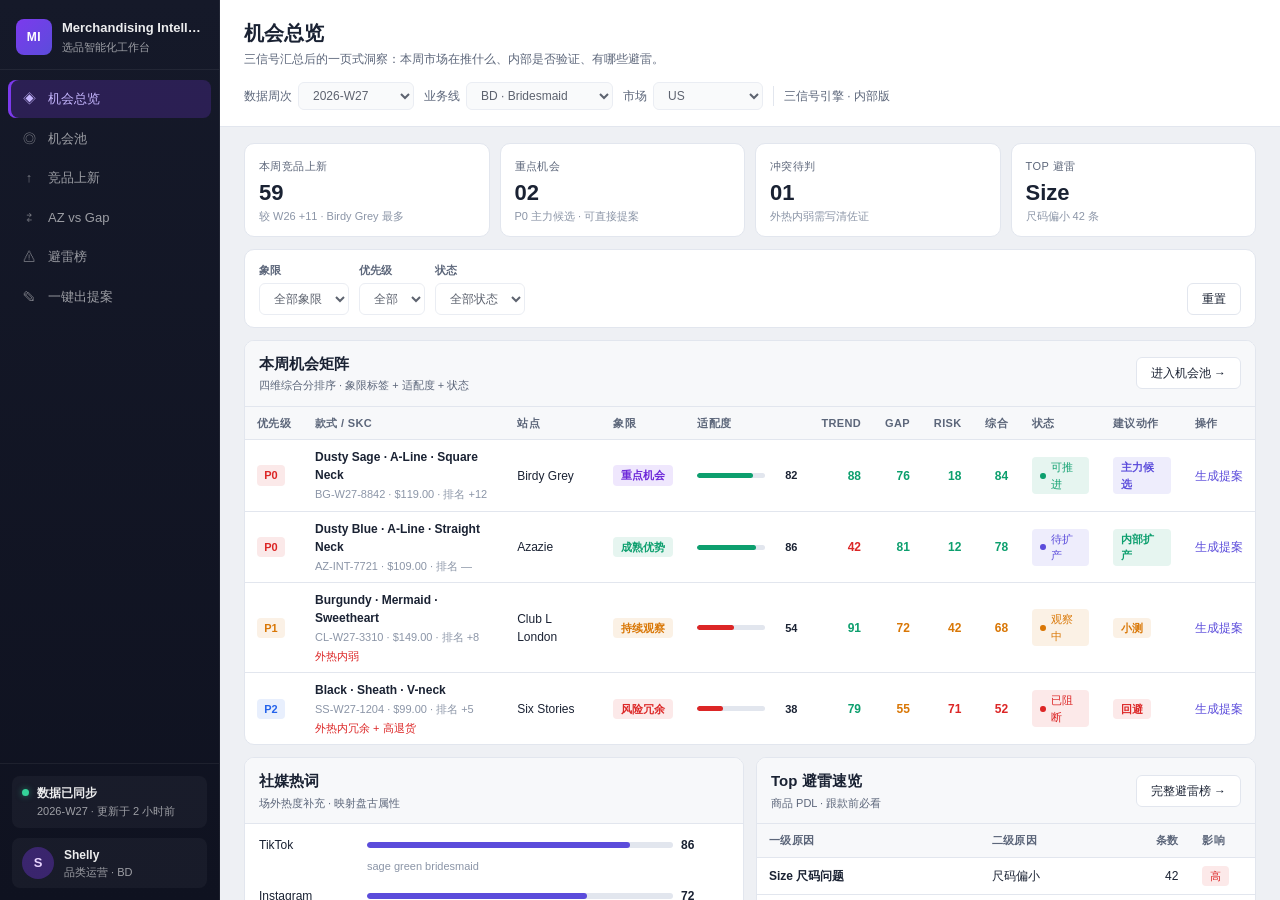
==== 选品工作台/index.html @ 0c0c3a7c "Initial commit: Azazie AT intelligent selection workspace Include AT MVP demo workbench, PRD/PLAN do" ====
<!DOCTYPE html>
<html lang="zh-CN">
  <head>
    <meta charset="UTF-8" />
    <meta name="viewport" content="width=device-width, initial-scale=1.0" />
    <title>选品智能化工作台 · Merchandising Intelligence</title>
    <link rel="stylesheet" href="./styles.css" />
  </head>
  <body>
    <div class="app-shell">
      <aside class="sidebar">
        <div class="brand">
          <div class="brand-mark">MI</div>
          <div class="brand-copy">
            <strong>Merchandising Intelligence</strong>
            <span>选品智能化工作台</span>
          </div>
        </div>

        <nav class="sidenav">
          <button class="sidenav-link is-active" data-route="overview">
            <span class="sidenav-icon" aria-hidden="true">◈</span>
            <span class="sidenav-label">机会总览</span>
          </button>
          <button class="sidenav-link" data-route="pool">
            <span class="sidenav-icon" aria-hidden="true">◎</span>
            <span class="sidenav-label">机会池</span>
          </button>
          <button class="sidenav-link" data-route="new-arrivals">
            <span class="sidenav-icon" aria-hidden="true">↑</span>
            <span class="sidenav-label">竞品上新</span>
          </button>
          <button class="sidenav-link" data-route="gap">
            <span class="sidenav-icon" aria-hidden="true">⇄</span>
            <span class="sidenav-label">AZ vs Gap</span>
          </button>
          <button class="sidenav-link" data-route="risk">
            <span class="sidenav-icon" aria-hidden="true">⚠</span>
            <span class="sidenav-label">避雷榜</span>
          </button>
          <button class="sidenav-link" data-route="draft">
            <span class="sidenav-icon" aria-hidden="true">✎</span>
            <span class="sidenav-label">一键出提案</span>
          </button>
        </nav>

        <footer class="sidebar-footer">
          <div class="sync-status">
            <span class="sync-dot"></span>
            <div class="sync-status__copy">
              <strong>数据已同步</strong>
              <span>2026-W27 · 更新于 2 小时前</span>
            </div>
          </div>
          <div class="sidebar-user">
            <div class="sidebar-user__avatar">S</div>
            <div class="sidebar-user__meta">
              <strong>Shelly</strong>
              <span>品类运营 · BD</span>
            </div>
          </div>
        </footer>
      </aside>

      <div class="main-shell">
        <header class="page-header">
          <div class="page-header__copy">
            <h1 id="page-title">机会总览</h1>
            <p id="page-description">
              三信号汇总后的一页式洞察：本周市场在推什么、内部是否验证、有哪些避雷。
            </p>
          </div>
          <div id="global-filters" class="global-filters"></div>
        </header>

        <main class="workspace">
          <section id="app"></section>
        </main>
      </div>
    </div>

    <script src="./app.js"></script>
  </body>
</html>
---- 选品工作台/styles.css ----
:root {
  --sidebar-bg: #151929;
  --sidebar-bg-deep: #0f1220;
  --sidebar-border: rgba(255, 255, 255, 0.06);
  --sidebar-text: rgba(255, 255, 255, 0.58);
  --sidebar-text-strong: rgba(255, 255, 255, 0.92);
  --sidebar-active: #7c3aed;
  --sidebar-active-bg: rgba(124, 58, 237, 0.22);
  --sidebar-hover: rgba(255, 255, 255, 0.06);

  --main-bg: #eef0f4;
  --surface: #ffffff;
  --surface-muted: #f7f8fa;
  --border: #e2e6ee;
  --border-strong: #cdd3df;

  --text: #1a2233;
  --text-soft: #5c667a;
  --text-faint: #8b95a7;

  --primary: #5b4cdb;
  --primary-hover: #4a3bc7;
  --primary-soft: rgba(91, 76, 219, 0.1);

  --success: #0d9f6e;
  --success-soft: rgba(13, 159, 110, 0.1);
  --warning: #d97706;
  --warning-soft: rgba(217, 119, 6, 0.1);
  --danger: #dc2626;
  --danger-soft: rgba(220, 38, 38, 0.1);
  --info: #2563eb;
  --info-soft: rgba(37, 99, 235, 0.1);

  --radius-sm: 6px;
  --radius-md: 8px;
  --radius-lg: 10px;

  --font-sans: "Segoe UI", "PingFang SC", "Hiragino Sans GB", "Microsoft YaHei", sans-serif;
  --text-xs: 11px;
  --text-sm: 12px;
  --text-base: 13px;
  --text-lg: 15px;
  --text-xl: 20px;
}

* {
  box-sizing: border-box;
}

html,
body {
  margin: 0;
  height: 100%;
  font-family: var(--font-sans);
  font-size: var(--text-base);
  line-height: 1.5;
  color: var(--text);
  background: var(--main-bg);
  -webkit-font-smoothing: antialiased;
}

button,
input,
select,
textarea {
  font: inherit;
}

button {
  cursor: pointer;
}

body {
  min-height: 100vh;
  overflow: hidden;
}

/* --- App shell --- */

.app-shell {
  display: grid;
  grid-template-columns: 220px 1fr;
  height: 100vh;
  overflow: hidden;
}

/* --- Dark sidebar --- */

.sidebar {
  display: grid;
  grid-template-rows: auto 1fr auto;
  min-height: 0;
  background: linear-gradient(180deg, var(--sidebar-bg) 0%, var(--sidebar-bg-deep) 100%);
  border-right: 1px solid var(--sidebar-border);
}

.brand {
  display: flex;
  align-items: center;
  gap: 10px;
  padding: 18px 16px 14px;
  border-bottom: 1px solid var(--sidebar-border);
}

.brand-mark {
  width: 36px;
  height: 36px;
  display: grid;
  place-items: center;
  border-radius: var(--radius-md);
  background: linear-gradient(135deg, #7c3aed, #5b4cdb);
  color: #fff;
  font-size: 12px;
  font-weight: 700;
  letter-spacing: 0.04em;
  flex-shrink: 0;
}

.brand-copy {
  display: grid;
  gap: 1px;
  min-width: 0;
}

.brand-copy strong {
  font-size: 13px;
  color: var(--sidebar-text-strong);
  white-space: nowrap;
  overflow: hidden;
  text-overflow: ellipsis;
}

.brand-copy span {
  font-size: var(--text-xs);
  color: var(--sidebar-text);
}

.sidenav {
  display: grid;
  align-content: start;
  gap: 2px;
  padding: 10px 8px;
  overflow-y: auto;
}

.sidenav-link {
  display: flex;
  align-items: center;
  gap: 10px;
  width: 100%;
  padding: 9px 12px;
  border: 0;
  border-radius: var(--radius-md);
  background: transparent;
  color: var(--sidebar-text);
  text-align: left;
  transition: background 140ms ease, color 140ms ease;
}

.sidenav-link:hover {
  background: var(--sidebar-hover);
  color: var(--sidebar-text-strong);
}

.sidenav-link.is-active {
  background: var(--sidebar-active-bg);
  color: #c4b5fd;
  box-shadow: inset 3px 0 0 var(--sidebar-active);
}

.sidenav-icon {
  width: 18px;
  font-size: 13px;
  text-align: center;
  opacity: 0.75;
  flex-shrink: 0;
}

.sidenav-link.is-active .sidenav-icon {
  opacity: 1;
}

.sidenav-label {
  font-size: var(--text-base);
  font-weight: 500;
}

.sidebar-footer {
  padding: 12px;
  border-top: 1px solid var(--sidebar-border);
  display: grid;
  gap: 10px;
}

.sync-status {
  display: flex;
  align-items: flex-start;
  gap: 8px;
  padding: 8px 10px;
  border-radius: var(--radius-md);
  background: rgba(255, 255, 255, 0.04);
}

.sync-dot {
  width: 7px;
  height: 7px;
  margin-top: 5px;
  border-radius: 50%;
  background: #34d399;
  box-shadow: 0 0 6px rgba(52, 211, 153, 0.5);
  flex-shrink: 0;
}

.sync-status__copy {
  display: grid;
  gap: 1px;
}

.sync-status__copy strong {
  font-size: var(--text-sm);
  color: var(--sidebar-text-strong);
}

.sync-status__copy span {
  font-size: var(--text-xs);
  color: var(--sidebar-text);
}

.sidebar-user {
  display: flex;
  align-items: center;
  gap: 10px;
  padding: 8px 10px;
  border-radius: var(--radius-md);
  background: rgba(255, 255, 255, 0.04);
}

.sidebar-user__avatar {
  width: 32px;
  height: 32px;
  display: grid;
  place-items: center;
  border-radius: 50%;
  background: rgba(124, 58, 237, 0.35);
  color: #e9d5ff;
  font-size: 13px;
  font-weight: 700;
  flex-shrink: 0;
}

.sidebar-user__meta {
  display: grid;
  gap: 0;
  min-width: 0;
}

.sidebar-user__meta strong {
  font-size: var(--text-sm);
  color: var(--sidebar-text-strong);
}

.sidebar-user__meta span {
  font-size: var(--text-xs);
  color: var(--sidebar-text);
}

/* --- Main shell --- */

.main-shell {
  display: grid;
  grid-template-rows: auto 1fr;
  min-width: 0;
  min-height: 0;
  overflow: hidden;
}

.page-header {
  display: grid;
  gap: 14px;
  padding: 20px 24px 16px;
  background: var(--surface);
  border-bottom: 1px solid var(--border);
}

.page-header__copy h1 {
  margin: 0;
  font-size: var(--text-xl);
  font-weight: 600;
  line-height: 1.3;
  color: var(--text);
}

.page-header__copy p {
  margin: 4px 0 0;
  font-size: var(--text-sm);
  color: var(--text-soft);
  max-width: 720px;
}

.global-filters {
  display: flex;
  flex-wrap: wrap;
  align-items: center;
  gap: 10px;
}

.global-filter {
  display: flex;
  align-items: center;
  gap: 6px;
}

.global-filter label {
  font-size: var(--text-sm);
  color: var(--text-soft);
  white-space: nowrap;
}

.global-filter select {
  min-width: 110px;
  padding: 5px 28px 5px 10px;
  border: 1px solid var(--border);
  border-radius: var(--radius-sm);
  background: var(--surface-muted);
  color: var(--text);
  font-size: var(--text-sm);
  outline: none;
}

.global-filter select:focus {
  border-color: var(--primary);
  box-shadow: 0 0 0 2px var(--primary-soft);
}

.global-filter__divider {
  width: 1px;
  height: 20px;
  background: var(--border);
}

.workspace {
  padding: 16px 24px 24px;
  min-height: 0;
  overflow-y: auto;
  background: var(--main-bg);
}

/* --- Page layout --- */

.page {
  display: grid;
  gap: 12px;
  animation: fade-in 200ms ease;
}

@keyframes fade-in {
  from { opacity: 0; }
  to { opacity: 1; }
}

.muted {
  color: var(--text-soft);
  font-size: var(--text-sm);
}

.table-sub {
  display: block;
  font-size: var(--text-xs);
  color: var(--text-faint);
  margin-top: 2px;
}

/* --- KPI strip --- */

.kpi-strip {
  display: grid;
  grid-template-columns: repeat(4, minmax(0, 1fr));
  gap: 10px;
}

.kpi-card {
  padding: 12px 14px;
  background: var(--surface);
  border: 1px solid var(--border);
  border-radius: var(--radius-lg);
}

.kpi-card__label {
  font-size: var(--text-xs);
  color: var(--text-soft);
  text-transform: uppercase;
  letter-spacing: 0.04em;
}

.kpi-card__value {
  display: block;
  margin-top: 4px;
  font-size: 22px;
  font-weight: 700;
  line-height: 1.2;
  color: var(--text);
}

.kpi-card__hint {
  display: block;
  margin-top: 2px;
  font-size: var(--text-xs);
  color: var(--text-faint);
}

/* --- Filter card --- */

.filter-card {
  padding: 12px 14px;
  background: var(--surface);
  border: 1px solid var(--border);
  border-radius: var(--radius-lg);
}

.filter-card__row {
  display: flex;
  flex-wrap: wrap;
  align-items: flex-end;
  gap: 10px;
}

.field {
  display: grid;
  gap: 4px;
}

.field label {
  font-size: var(--text-xs);
  font-weight: 600;
  color: var(--text-soft);
}

.field input,
.field select {
  min-height: 32px;
  padding: 5px 10px;
  border: 1px solid var(--border);
  border-radius: var(--radius-sm);
  background: var(--surface);
  color: var(--text);
  font-size: var(--text-sm);
  outline: none;
}

.field input:focus,
.field select:focus {
  border-color: var(--primary);
  box-shadow: 0 0 0 2px var(--primary-soft);
}

.field--search {
  flex: 1;
  min-width: 200px;
}

.field--search input {
  width: 100%;
  padding-left: 30px;
  background-image: url("data:image/svg+xml,%3Csvg xmlns='http://www.w3.org/2000/svg' width='14' height='14' fill='%238b95a7' viewBox='0 0 16 16'%3E%3Cpath d='M11.742 10.344a6.5 6.5 0 1 0-1.397 1.398h-.001l3.85 3.85a1 1 0 0 0 1.415-1.414l-3.85-3.85zm-5.242 1.156a5 5 0 1 1 0-10 5 5 0 0 1 0 10z'/%3E%3C/svg%3E");
  background-repeat: no-repeat;
  background-position: 10px center;
}

.filter-card__actions {
  display: flex;
  gap: 8px;
  margin-left: auto;
}

/* --- Buttons --- */

.btn {
  display: inline-flex;
  align-items: center;
  justify-content: center;
  gap: 6px;
  min-height: 32px;
  padding: 0 14px;
  border-radius: var(--radius-sm);
  border: 1px solid transparent;
  font-size: var(--text-sm);
  font-weight: 500;
  transition: background 140ms ease, border-color 140ms ease;
}

.btn--primary {
  background: var(--primary);
  color: #fff;
  border-color: var(--primary);
}

.btn--primary:hover {
  background: var(--primary-hover);
}

.btn--ghost {
  background: var(--surface);
  border-color: var(--border);
  color: var(--text);
}

.btn--ghost:hover {
  background: var(--surface-muted);
}

.btn--danger {
  background: var(--danger-soft);
  border-color: rgba(220, 38, 38, 0.2);
  color: var(--danger);
}

.text-btn,
.table-link {
  border: 0;
  background: transparent;
  padding: 0;
  color: var(--primary);
  font-size: var(--text-sm);
  font-weight: 500;
  cursor: pointer;
}

.text-btn:hover,
.table-link:hover {
  text-decoration: underline;
}

/* --- Data panel / table --- */

.data-panel {
  background: var(--surface);
  border: 1px solid var(--border);
  border-radius: var(--radius-lg);
  overflow: hidden;
}

.data-panel__header {
  display: flex;
  justify-content: space-between;
  align-items: center;
  gap: 12px;
  padding: 12px 14px;
  border-bottom: 1px solid var(--border);
  background: var(--surface-muted);
}

.data-panel__header h3 {
  margin: 0;
  font-size: var(--text-lg);
  font-weight: 600;
}

.data-panel__header p {
  margin: 2px 0 0;
  font-size: var(--text-xs);
  color: var(--text-soft);
}

.data-panel__meta {
  font-size: var(--text-xs);
  color: var(--text-faint);
}

.table-wrap {
  overflow-x: auto;
}

table.data-table {
  width: 100%;
  border-collapse: collapse;
  font-size: var(--text-sm);
}

.data-table th,
.data-table td {
  padding: 8px 12px;
  text-align: left;
  border-bottom: 1px solid var(--border);
  vertical-align: middle;
}

.data-table th {
  background: var(--surface-muted);
  font-size: var(--text-xs);
  font-weight: 600;
  color: var(--text-soft);
  text-transform: uppercase;
  letter-spacing: 0.03em;
  white-space: nowrap;
}

.data-table tbody tr:hover {
  background: rgba(91, 76, 219, 0.03);
}

.data-table tbody tr:last-child td {
  border-bottom: 0;
}

.data-table td strong {
  font-weight: 600;
  color: var(--text);
}

.data-table .col-num {
  text-align: right;
  font-variant-numeric: tabular-nums;
}

.data-table .col-actions {
  white-space: nowrap;
}

/* --- Tags & badges --- */

.quadrant-tag {
  display: inline-flex;
  align-items: center;
  padding: 2px 8px;
  border-radius: 4px;
  font-size: var(--text-xs);
  font-weight: 600;
  white-space: nowrap;
}

.quadrant-tag--opportunity {
  background: rgba(124, 58, 237, 0.12);
  color: #6d28d9;
}

.quadrant-tag--risk {
  background: var(--danger-soft);
  color: var(--danger);
}

.quadrant-tag--mature {
  background: var(--success-soft);
  color: var(--success);
}

.quadrant-tag--watch {
  background: var(--warning-soft);
  color: var(--warning);
}

.priority-badge {
  display: inline-flex;
  align-items: center;
  justify-content: center;
  min-width: 28px;
  padding: 2px 6px;
  border-radius: 4px;
  font-size: var(--text-xs);
  font-weight: 700;
  font-variant-numeric: tabular-nums;
}

.priority-badge--p0 {
  background: var(--danger-soft);
  color: var(--danger);
}

.priority-badge--p1 {
  background: var(--warning-soft);
  color: var(--warning);
}

.priority-badge--p2 {
  background: var(--info-soft);
  color: var(--info);
}

.status-tag {
  display: inline-flex;
  align-items: center;
  gap: 5px;
  padding: 2px 8px;
  border-radius: 4px;
  font-size: var(--text-xs);
  font-weight: 500;
}

.status-tag::before {
  content: "";
  width: 6px;
  height: 6px;
  border-radius: 50%;
  background: currentColor;
}

.status-tag--active {
  background: var(--success-soft);
  color: var(--success);
}

.status-tag--watching {
  background: var(--warning-soft);
  color: var(--warning);
}

.status-tag--blocked {
  background: var(--danger-soft);
  color: var(--danger);
}

.status-tag--ready {
  background: var(--primary-soft);
  color: var(--primary);
}

.adapt-bar {
  display: flex;
  align-items: center;
  gap: 8px;
  min-width: 100px;
}

.adapt-bar__track {
  flex: 1;
  height: 5px;
  border-radius: 999px;
  background: var(--border);
  overflow: hidden;
}

.adapt-bar__fill {
  height: 100%;
  border-radius: 999px;
}

.adapt-bar__fill--high { background: var(--success); }
.adapt-bar__fill--mid { background: var(--warning); }
.adapt-bar__fill--low { background: var(--danger); }

.adapt-bar__val {
  font-size: var(--text-xs);
  font-weight: 600;
  font-variant-numeric: tabular-nums;
  min-width: 24px;
  text-align: right;
}

.score-cell {
  font-weight: 700;
  font-variant-numeric: tabular-nums;
}

.score-cell--high { color: var(--success); }
.score-cell--mid { color: var(--warning); }
.score-cell--low { color: var(--danger); }

.action-tag {
  display: inline-flex;
  align-items: center;
  padding: 2px 8px;
  border-radius: 4px;
  font-size: var(--text-xs);
  font-weight: 600;
}

.action-tag--primary { background: var(--primary-soft); color: var(--primary); }
.action-tag--warn { background: var(--warning-soft); color: var(--warning); }
.action-tag--danger { background: var(--danger-soft); color: var(--danger); }
.action-tag--internal { background: var(--success-soft); color: var(--success); }

.tag {
  display: inline-flex;
  align-items: center;
  padding: 2px 8px;
  border-radius: 4px;
  font-size: var(--text-xs);
  font-weight: 500;
}

.tag--success { background: var(--success-soft); color: var(--success); }
.tag--danger { background: var(--danger-soft); color: var(--danger); }
.tag--warning { background: var(--warning-soft); color: var(--warning); }
.tag--processing { background: var(--primary-soft); color: var(--primary); }
.tag--waiting { background: rgba(92, 102, 122, 0.1); color: var(--text-soft); }

/* --- Two-column layout --- */

.two-col {
  display: grid;
  grid-template-columns: 1fr 1fr;
  gap: 12px;
}

/* --- Mini bars (compact) --- */

.mini-bars {
  display: grid;
  gap: 8px;
  padding: 12px 14px;
}

.mini-bar-row {
  display: grid;
  grid-template-columns: 100px 1fr 48px;
  gap: 8px;
  align-items: center;
  font-size: var(--text-sm);
}

.mini-bar-track {
  height: 6px;
  border-radius: 999px;
  background: var(--border);
  overflow: hidden;
}

.mini-bar-fill {
  height: 100%;
  border-radius: 999px;
  background: var(--primary);
}

.mini-bar-fill--success { background: var(--success); }
.mini-bar-fill--risk { background: var(--danger); }

/* --- Gap cards --- */

.gap-grid {
  display: grid;
  grid-template-columns: repeat(2, minmax(0, 1fr));
  gap: 10px;
  padding: 12px 14px;
}

.gap-card {
  padding: 12px;
  border: 1px solid var(--border);
  border-radius: var(--radius-md);
  background: var(--surface-muted);
}

.gap-card--wide {
  grid-column: 1 / -1;
}

.gap-card h4 {
  margin: 0 0 8px;
  font-size: var(--text-sm);
  font-weight: 600;
}

.gap-list {
  display: grid;
  gap: 6px;
}

.gap-item {
  display: flex;
  justify-content: space-between;
  align-items: flex-start;
  gap: 10px;
  padding: 8px 10px;
  border-radius: var(--radius-sm);
  background: var(--surface);
  font-size: var(--text-sm);
}

/* --- Draft / form --- */

.draft-panel {
  background: var(--surface);
  border: 1px solid var(--border);
  border-radius: var(--radius-lg);
  padding: 16px;
  display: grid;
  gap: 14px;
}

.draft-header {
  display: flex;
  justify-content: space-between;
  align-items: flex-start;
  gap: 14px;
}

.draft-header h3 {
  margin: 0;
  font-size: var(--text-lg);
}

.meta-grid {
  display: grid;
  grid-template-columns: repeat(6, minmax(0, 1fr));
  gap: 8px;
}

.metric-card {
  padding: 10px 12px;
  border: 1px solid var(--border);
  border-radius: var(--radius-md);
  background: var(--surface-muted);
  display: grid;
  gap: 2px;
}

.metric-card span {
  font-size: var(--text-xs);
  color: var(--text-soft);
}

.metric-card strong {
  font-size: var(--text-sm);
}

.form-sections {
  display: grid;
  gap: 12px;
}

.form-section {
  padding: 12px;
  border: 1px solid var(--border);
  border-radius: var(--radius-md);
  background: var(--surface-muted);
  display: grid;
  gap: 10px;
}

.form-section h4 {
  margin: 0;
  font-size: var(--text-sm);
  font-weight: 600;
}

.field-group {
  display: grid;
  grid-template-columns: repeat(2, minmax(0, 1fr));
  gap: 10px;
}

.field--full {
  grid-column: 1 / -1;
}

.field textarea {
  width: 100%;
  min-height: 80px;
  padding: 8px 10px;
  border: 1px solid var(--border);
  border-radius: var(--radius-sm);
  resize: vertical;
}

.evidence-box {
  padding: 10px 12px;
  border-radius: var(--radius-md);
  background: var(--surface);
  border: 1px solid var(--border);
  font-size: var(--text-sm);
  color: var(--text-soft);
  line-height: 1.6;
}

.evidence-box strong {
  color: var(--text);
}

.gallery-grid {
  display: grid;
  grid-template-columns: repeat(2, minmax(0, 1fr));
  gap: 10px;
}

.gallery-card {
  padding: 10px;
  border: 1px solid var(--border);
  border-radius: var(--radius-md);
  background: var(--surface-muted);
}

.gallery-visual {
  aspect-ratio: 4 / 5;
  border-radius: var(--radius-md);
  background: linear-gradient(180deg, #e8ecf4, #f4f6fa);
  margin-bottom: 8px;
}

.sticky-actions {
  display: flex;
  justify-content: space-between;
  align-items: center;
  gap: 12px;
  padding-top: 12px;
  border-top: 1px solid var(--border);
}

.record-row {
  display: flex;
  justify-content: space-between;
  gap: 12px;
  padding: 8px 10px;
  border: 1px solid var(--border);
  border-radius: var(--radius-sm);
  background: var(--surface-muted);
  font-size: var(--text-sm);
}

.empty-state {
  padding: 32px;
  text-align: center;
  color: var(--text-soft);
  font-size: var(--text-sm);
}

.toast {
  position: fixed;
  right: 20px;
  bottom: 20px;
  z-index: 99;
  padding: 10px 16px;
  border-radius: var(--radius-md);
  background: #1a2233;
  color: #fff;
  font-size: var(--text-sm);
  box-shadow: 0 8px 24px rgba(0, 0, 0, 0.18);
}

/* --- Responsive --- */

@media (max-width: 1100px) {
  .kpi-strip {
    grid-template-columns: repeat(2, minmax(0, 1fr));
  }

  .meta-grid {
    grid-template-columns: repeat(3, minmax(0, 1fr));
  }

  .two-col,
  .gap-grid {
    grid-template-columns: 1fr;
  }
}

@media (max-width: 768px) {
  .app-shell {
    grid-template-columns: 1fr;
    height: auto;
    min-height: 100vh;
  }

  .sidebar {
    grid-template-rows: auto auto auto;
  }

  .sidenav {
    grid-template-columns: repeat(3, 1fr);
    display: grid;
  }

  body {
    overflow: auto;
  }

  .main-shell {
    overflow: visible;
  }

  .kpi-strip,
  .meta-grid,
  .field-group,
  .gallery-grid {
    grid-template-columns: 1fr;
  }
}
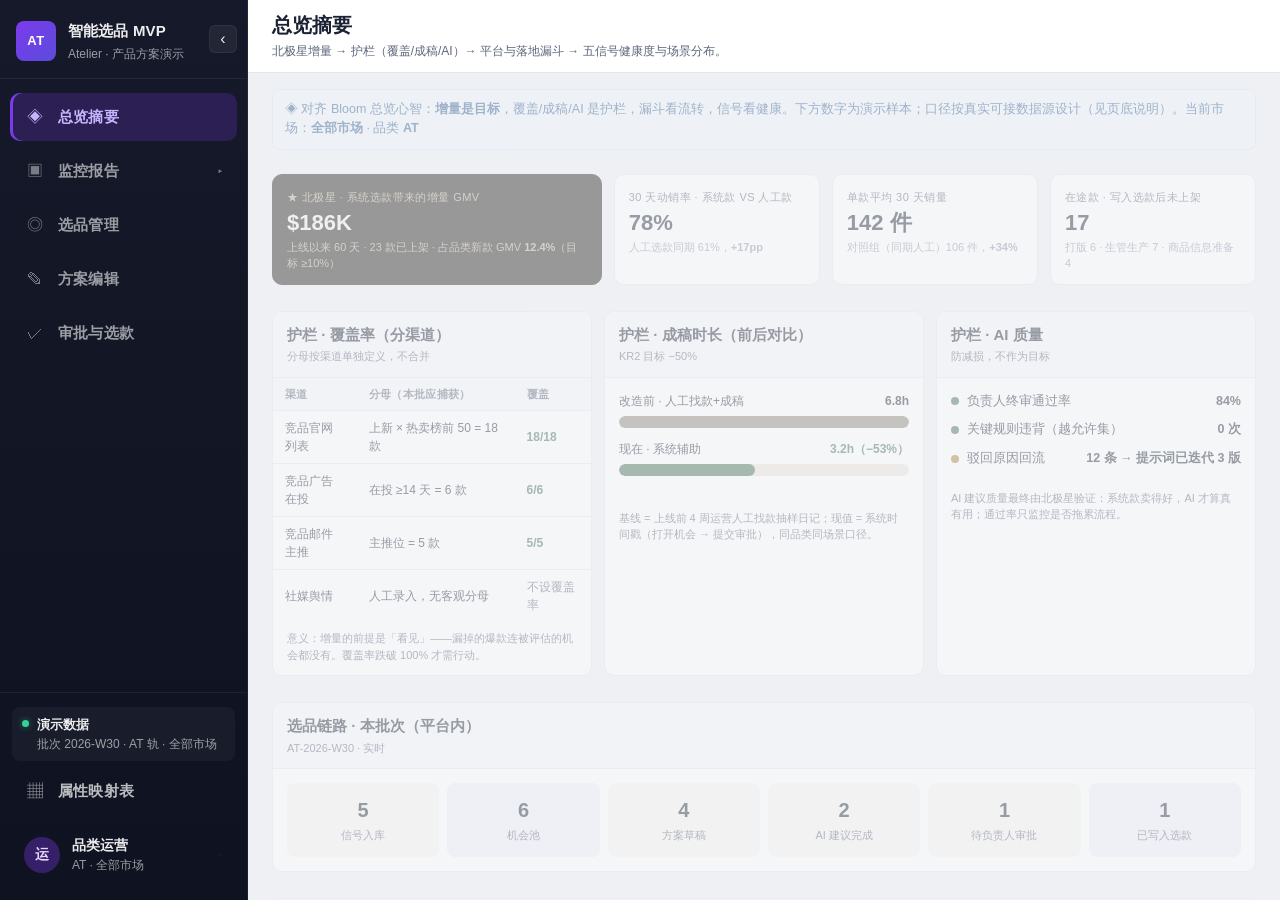
==== commit 86b63d44: "Update AT selection workbench demo and Demo PRD for review. Align demo-at-mvp with Bloom grill decis" ====
--- a/选品工作台/index.html
+++ b/选品工作台/index.html
@@ -2,83 +2,12 @@
 <html lang="zh-CN">
   <head>
     <meta charset="UTF-8" />
+    <meta http-equiv="refresh" content="0; url=demo-at-mvp.html" />
     <meta name="viewport" content="width=device-width, initial-scale=1.0" />
-    <title>选品智能化工作台 · Merchandising Intelligence</title>
-    <link rel="stylesheet" href="./styles.css" />
+    <title>AT 智能选品 Demo</title>
+    <link rel="canonical" href="demo-at-mvp.html" />
   </head>
   <body>
-    <div class="app-shell">
-      <aside class="sidebar">
-        <div class="brand">
-          <div class="brand-mark">MI</div>
-          <div class="brand-copy">
-            <strong>Merchandising Intelligence</strong>
-            <span>选品智能化工作台</span>
-          </div>
-        </div>
-
-        <nav class="sidenav">
-          <button class="sidenav-link is-active" data-route="overview">
-            <span class="sidenav-icon" aria-hidden="true">◈</span>
-            <span class="sidenav-label">机会总览</span>
-          </button>
-          <button class="sidenav-link" data-route="pool">
-            <span class="sidenav-icon" aria-hidden="true">◎</span>
-            <span class="sidenav-label">机会池</span>
-          </button>
-          <button class="sidenav-link" data-route="new-arrivals">
-            <span class="sidenav-icon" aria-hidden="true">↑</span>
-            <span class="sidenav-label">竞品上新</span>
-          </button>
-          <button class="sidenav-link" data-route="gap">
-            <span class="sidenav-icon" aria-hidden="true">⇄</span>
-            <span class="sidenav-label">AZ vs Gap</span>
-          </button>
-          <button class="sidenav-link" data-route="risk">
-            <span class="sidenav-icon" aria-hidden="true">⚠</span>
-            <span class="sidenav-label">避雷榜</span>
-          </button>
-          <button class="sidenav-link" data-route="draft">
-            <span class="sidenav-icon" aria-hidden="true">✎</span>
-            <span class="sidenav-label">一键出提案</span>
-          </button>
-        </nav>
-
-        <footer class="sidebar-footer">
-          <div class="sync-status">
-            <span class="sync-dot"></span>
-            <div class="sync-status__copy">
-              <strong>数据已同步</strong>
-              <span>2026-W27 · 更新于 2 小时前</span>
-            </div>
-          </div>
-          <div class="sidebar-user">
-            <div class="sidebar-user__avatar">S</div>
-            <div class="sidebar-user__meta">
-              <strong>Shelly</strong>
-              <span>品类运营 · BD</span>
-            </div>
-          </div>
-        </footer>
-      </aside>
-
-      <div class="main-shell">
-        <header class="page-header">
-          <div class="page-header__copy">
-            <h1 id="page-title">机会总览</h1>
-            <p id="page-description">
-              三信号汇总后的一页式洞察：本周市场在推什么、内部是否验证、有哪些避雷。
-            </p>
-          </div>
-          <div id="global-filters" class="global-filters"></div>
-        </header>
-
-        <main class="workspace">
-          <section id="app"></section>
-        </main>
-      </div>
-    </div>
-
-    <script src="./app.js"></script>
+    <p>正在打开 <a href="demo-at-mvp.html">AT 智能选品 MVP 演示</a>…</p>
   </body>
 </html>
